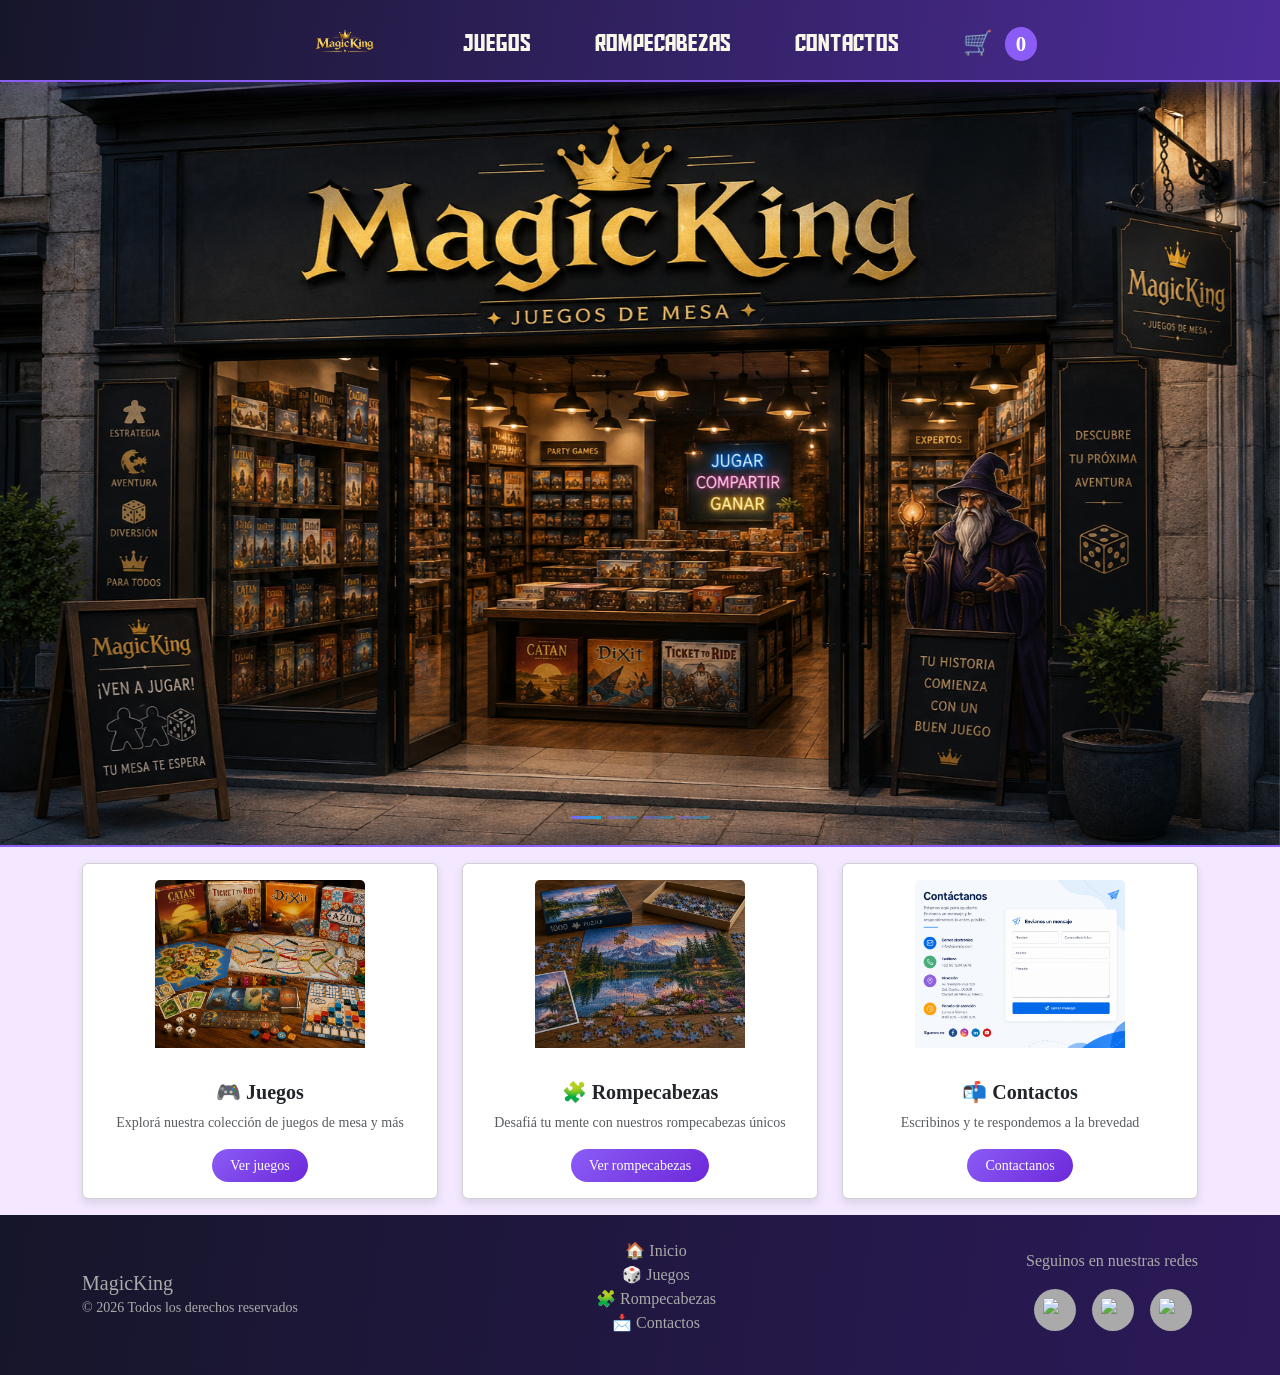
==== index.html @ 21070e0c "Proyecto final primer commit" ====
<!DOCTYPE html>
<html lang="es-AR">

<head>
    <meta charset="UTF-8">
    <meta name="viewport" content="width=device-width, initial-scale=1.0">
    <title>Inicio</title>
    <link href="https://cdn.jsdelivr.net/npm/bootstrap@5.3.8/dist/css/bootstrap.min.css" rel="stylesheet"
        integrity="sha384-sRIl4kxILFvY47J16cr9ZwB07vP4J8+LH7qKQnuqkuIAvNWLzeN8tE5YBujZqJLB" crossorigin="anonymous">
    <link rel="stylesheet" type="text/css" href="https://cdn.jsdelivr.net/npm/toastify-js/src/toastify.min.css">
    <link href="https://unpkg.com/aos@2.3.1/dist/aos.css" rel="stylesheet">
    <link rel="stylesheet" href="assets/css/style.css">
</head>

<body>
    <header id="header">

    </header>
    <main id="main">
        <h1 id="titulo"></h1>
        <section class="hero-carousel">
            <div id="carouselMagicKing" class="carousel slide p-0" data-bs-ride="carousel" data-bs-interval="3000"
                data-bs-wrap="true">

                <div class="carousel-indicators">
                    <button type="button" data-bs-target="#carouselMagicKing" data-bs-slide-to="0"
                        class="active"></button>
                    <button type="button" data-bs-target="#carouselMagicKing" data-bs-slide-to="1"></button>
                    <button type="button" data-bs-target="#carouselMagicKing" data-bs-slide-to="2"></button>
                    <button type="button" data-bs-target="#carouselMagicKing" data-bs-slide-to="3"></button>
                </div>

                <div class="carousel-inner">

                    <div class="carousel-item active">
                        <img src="./assets/img/logos/banner2.png" class="d-block w-100" alt="Banner 2">
                    </div>

                    <div class="carousel-item">
                        <img src="./assets/img/logos/banner1.png" class="d-block w-100" alt="Banner 1">
                    </div>

                    <div class="carousel-item">
                        <img src="./assets/img/logos/bannerredes.png" class="d-block w-100" alt="Banner redes">
                    </div>
                    <div class="carousel-item">
                        <img src="./assets/img/logos/banner5.png" class="d-block w-100" alt="Banner 5">
                    </div>

                </div>

            </div>
        </section>
<hr>
<section class="seccion-cards">
    <div class="container">
        <div class="row justify-content-center">

        <div class="col-12 col-md-4">
            <a href="./juegos.html" class="text-decoration-none">
                <div class="card">
                    <div class="card-img-wrapper p-3">
                        <img 
                            src="./assets/img/logos/juegosdemesa.png" 
                            class="card-img-top" 
                            alt="Juegos"
                        >
                        <div class="card-overlay">
                            <i class="bi bi-joystick fs-1 text-white"></i>
                        </div>
                    </div>
                    <div class="card-body text-center">
                        <h5 class="card-title fw-bold">🎮 Juegos</h5>
                        <p class="card-text text-muted small">
                            Explorá nuestra colección de juegos de mesa y más
                        </p>
                        <span class="btn btn-purple btn-sm">
                            Ver juegos <i class="bi bi-arrow-right"></i>
                        </span>
                    </div>
                </div>
            </a>
        </div>

        <div class="col-12 col-md-4">
            <a href="./rompecabezas.html" class="text-decoration-none">
                <div class="card">
                    <div class="card-img-wrapper p-3">
                        <img 
                            src="./assets/img/logos/rompecabeza.png" 
                            class="card-img-top" 
                            alt="Rompecabezas"
                        >
                        <div class="card-overlay">
                            <i class="bi bi-puzzle fs-1 text-white"></i>
                        </div>
                    </div>
                    <div class="card-body text-center">
                        <h5 class="card-title fw-bold">🧩 Rompecabezas</h5>
                        <p class="card-text text-muted small">
                            Desafiá tu mente con nuestros rompecabezas únicos
                        </p>
                        <span class="btn btn-purple btn-sm">
                            Ver rompecabezas <i class="bi bi-arrow-right"></i>
                        </span>
                    </div>
                </div>
            </a>
        </div>

        <div class="col-12 col-md-4">
            <a href="./contactos.html" class="text-decoration-none">
                <div class="card">
                    <div class="card-img-wrapper p-3">
                        <img 
                            src="./assets/img/logos/contactos.png" 
                            class="card-img-top" 
                            alt="Contactos"
                        >
                        <div class="card-overlay">
                            <i class="bi bi-envelope fs-1 text-white"></i>
                        </div>
                    </div>
                    <div class="card-body text-center">
                        <h5 class="card-title fw-bold">📬 Contactos</h5>
                        <p class="card-text text-muted small">
                            Escribinos y te respondemos a la brevedad
                        </p>
                        <span class="btn btn-purple btn-sm">
                            Contactanos <i class="bi bi-arrow-right"></i>
                        </span>
                    </div>
                </div>
            </a>
        </div>

    </div>
</section>
       
      
       
    </main>

<footer id="footer">
    <div class="container">
        <div class="row align-items-center py-4">
            <div class="col-md-4 text-center text-md-start mb-3 mb-md-0">
                <h5 class="mb-0">MagicKing</h5>
                <small>© 2026 Todos los derechos reservados</small>
            </div>
           
            <div class="col-md-4 text-center mb-3 mb-md-0">
                <ul class="footer-links">
                    <li><a href="index.html">🏠 Inicio</a></li>
                    <li><a href="juegos.html">🎲 Juegos</a></li>
                    <li><a href="rompecabezas.html">🧩 Rompecabezas</a></li>
                    <li><a href="contactos.html">📩 Contactos</a></li>
                </ul>
            </div>

         
<div class="col-md-4 text-center text-md-end">
    <p>Seguinos en nuestras redes</p>
    <a href="https://x.com" target="_blank" class="social-link" title="X / Twitter">
        <img 
            src="https://cdn.jsdelivr.net/gh/simple-icons/simple-icons/icons/x.svg" 
            alt="X / Twitter" 
            class="social-icon">
    </a>

    <a href="https://instagram.com" target="_blank" class="social-link" title="Instagram">
        <img 
            src="https://cdn.jsdelivr.net/gh/simple-icons/simple-icons/icons/instagram.svg" 
            alt="Instagram" 
            class="social-icon">
    </a>

    <a href="https://facebook.com" target="_blank" class="social-link" title="Facebook">
        <img 
            src="https://cdn.jsdelivr.net/gh/simple-icons/simple-icons/icons/facebook.svg" 
            alt="Facebook" 
            class="social-icon">
    </a>

</div>

        </div>
    </div>
</footer>
    <script src="https://cdn.jsdelivr.net/npm/bootstrap@5.3.8/dist/js/bootstrap.bundle.min.js"
        integrity="sha384-FKyoEForCGlyvwx9Hj09JcYn3nv7wiPVlz7YYwJrWVcXK/BmnVDxM+D2scQbITxI"
        crossorigin="anonymous"></script>
    <script src="https://cdn.jsdelivr.net/npm/sweetalert2@11"></script>
    <script type="text/javascript" src="https://cdn.jsdelivr.net/npm/toastify-js"></script>
    <script src="https://unpkg.com/aos@2.3.1/dist/aos.js"></script>
    <script>
        AOS.init();
    </script>
   
    <script src="assets/js/app.js"></script>
    <script src="assets/js/index.js"></script>
    <script src="assets/js/juegos.js"></script>
    <script src="assets/js/rompecabezas.js"></script>
   


</body>

</html>
---- assets/css/style.css ----
* {
    margin: 0;
    padding: 0;
    font-family: 'Roboto';
}
/* Navbar --------------------------- */
.navbar nav {
    height: 4rem;
}
.navbar {
    display: flex;
    flex-direction: column;
    justify-content: center;
    width: 100%;
    background: linear-gradient(98deg,rgba(22, 22, 42, 1) 0%, rgba(77, 44, 153, 1) 100%);
    border-bottom: 2px solid var(--magic-purple);
    box-shadow: 0 4px 15px rgba(139,92,246,.2);
    position: fixed;
    top: 0;
    z-index: 1000;
}
.navbar nav ul {
    display: flex;
    justify-content: flex-start;
    align-items: center;
    vertical-align: middle;
}
.navbar nav ul li {
    display: flex;
    align-items: center;
    padding-left: 2rem;
}
.navbar nav ul li a {
    display: flex;
    align-items: center;
    font-family: aldo;
    font-size: 1.5rem;
    color: #F8F5E9;;
    margin-left: 1rem;
}
.navbar nav ul li a:hover {
    color: chocolate;
}

.navbar nav ul li img {
    height: 4.5rem;
    width: auto;
    transition: transform 0.3s ease;
}

.navbar nav ul li img:hover {
    transform: scale(1.5);
}
a {
    text-decoration: none;
}
li {
    list-style: none;
}
h1 {
    text-align: center;
    margin-top: 5rem;
    margin-bottom: 0;
    color: #333;
    font-family: airstrike;
}

body {
    padding-top: 80px;
}


/* Carrito --------- */
.navbar ul {
  display: flex;
  align-items: center;
  gap: 16px;
  list-style: none;
  padding: 0;
  margin: 0;
}

.carrito-nav {
  margin-left: auto; 
}

.carrito-nav a {
  text-decoration: none;
  display: inline-flex;
  align-items: center;
  gap: 8px;
}
/* Carrito - página activa en navbar */
.active-nav {
    color: var(--magic-gold) !important;
    border-bottom: 2px solid var(--magic-gold);
    padding-bottom: 2px;
}

/* Título de la página carrito */
.titulo {
    text-align: center;
    margin-top: 6rem; /* espacio por el navbar fixed */
    margin-bottom: 1rem;
    color: var(--magic-purple);
    font-family: airstrike;
}

/* Badge contador del carrito */
#cart-count {
    font-size: 0.7rem;
    padding: 3px 6px;
    border-radius: 50%;
    vertical-align: top;
}


/* Carrusel---------------------*/
.hero-carousel {
    width: 100%;
    margin-top: 4rem; 
}
#carouselMagicKing,
#carouselMagicKing .carousel-inner,
#carouselMagicKing .carousel-item {
    width: 100%;
}

#carouselMagicKing .carousel-item img {
    width: 100%;
    height: 85vh; 
    
}


.mainContact {
    display: flex;
    flex-direction: column;
    align-items: center;
}

.mainContact form {
    display: flex;
    flex-direction: column;
    align-items: center;
    width: 600px;
    gap: 1rem;
    padding: 2rem;
}

.mainContact form>* {
    min-width: calc(100% - 1rem);
    height: 2rem;
    font-size: 1.1rem;
}

.mainContact>div>h4 {
    padding: 2rem;
    font-size: 2rem;
    color: blue;
}

.line {
    width: 100%;
    height: 4px;
    border-radius: 50%;
    background-color: #c2c2c2;
}

#cart,
#product-list {
    display: flex;
    justify-content: center;
    flex-direction: column;
    align-items: center;
    width: 800px;
    margin-left: auto;
    margin-right: auto;
    gap: 1rem;
    margin-top: 2rem;
    margin-bottom: 2rem;
}

#product-list>div {
    display: flex;
    justify-content: space-between;
    width: calc(100% - 2rem);
}

.cart_title {
    background-color: #c2c2c2;
    height: 1.5rem;
}

.button_grey {
    background-color: #c2c2c2;
    height: 2rem;
    min-width: 6rem;
    padding: .25rem;
    border: none;
    border-radius: .25rem;
    cursor: pointer;
    margin: .25rem;
}

.button_grey:hover {
    background-color: #fff;
    border: 1px solid #c2c2c2;
}


.botonera {
    display: flex;
    justify-content: space-evenly;
    padding: 1rem;
}

.botonera button {
    background-color: chocolate;
    width: 6rem;
    border: none;
    border-radius: .25rem;
    color: white;
    font-size: 1rem;
}

.slide {
    list-style: none;
    padding: 0;
    margin: 0;
    display: flex;
    justify-content: center;
    overflow: hidden;
    padding: 2rem;
    width: 840px;
    margin-left: auto;
    margin-right: auto;
}

.slide li {
    display: none;
    flex: 0 0 100%;
    justify-content: center;
    align-items: center;
}

.slide li img {
    width: 840px;
    height: 480px;
    border-radius: 1rem;
}

.slide li.active {
    display: block;
}

.control {
    cursor: pointer;
    padding: 10px;
}

#error_carrito {
    padding-bottom: 2rem;
    display: flex;
    justify-content: center;
}

#error_carrito p {
    width: 600px;
    background-color: #c2c2c2;
    font-size: 1.5rem;
    padding: 1rem;
    text-align: center;
    border-radius: .5rem;
}

.titulo {
    text-align: center;
    margin-top: 2rem;
}

.div-busqueda {
    padding: 2rem;
}

.busqueda {
    min-width: 240px;
    margin: 1rem;
}

/* ---------- CARDS ---------- */
.tarjetas {
    display: flex;
    flex-direction: row;
    justify-content: space-evenly;
    flex-wrap: wrap;
    gap: 2rem;
    padding: 4rem;
    max-width: calc(100vw - 8rem);
    margin: 0 auto;
}

.card {
    align-items: center;
    border-radius: 20px rgba(139,92,246,.25);
    box-shadow: 0 4px 10px rgba(0,0,0,.1);
    transition: .3s;
    text-align: center;
}

.card:hover{
    transform: translateY(-8px) scale(1.03);
    box-shadow:
        0 8px 20px rgba(139,92,246,.25),
        0 0 15px rgba(6,182,212,.15);
}

.card img{
    width: 100%;
    height: 250px;
    object-fit: contain;
}


#toggle-dark-mode {
    margin: 2rem 3rem;
}

.contacto-form,
.logo-principal {
    height: 60vh;
    margin: 4rem auto;
    justify-content: center;
    align-items: center;
    flex-direction: column;
}


:root{
    
    --bg-primary: #F8F7FF;
    --bg-secondary: #16162A;
    --magic-purple: #8B5CF6;
    --magic-cyan: #06B6D4;
    --magic-gold: #D4AF37;
    --text-primary: #1F2937;
    --text-light: #F5F3FF;
    --text-secondary: #6B7280;
}

body{
    background-color: var(--bg-primary);
    color: var(--text-primary);
    font-family: 'Montserrat', sans-serif;
    margin: 0;
    padding: 0;
}
.carrito{

  background: linear-gradient(98deg, rgba(22, 22, 42, 1) 0%, rgba(77, 44, 153, 1) 100%);
  border-bottom: 2px solid var(--magic-purple);

}



/* ---------- BOTONES ---------- */

button{
    background: linear-gradient(
        135deg,
        var(--magic-purple),
        var(--magic-cyan)
    );
    color: white;
    border: none;
    border-radius: 8px;
    padding: .8rem 1.5rem;
    font-weight: bold;
    cursor: pointer;
    transition: .3s;
}

button:hover{
    transform: scale(1.05);
    filter: brightness(1.1);
}

/* Letras --------------- */

@font-face {
font-family: airstrike;
src: url(../letras/airstrike/airstrike.otf);
}
@font-face {
font-family: aldo;
src: url(../letras/aldo/aldo.ttf);
}
@font-face {
font-family: arcade;
src: url(../letras/arcade/arcade.ttf);
}
@font-face {
font-family: pixel;
src: url(../letras/pixel/pixel.otf);
}


/* Carrito */
.carrito-nav .nav-link {
    background: rgba(139, 92, 246, 0.15);
    border: 1px solid rgba(139, 92, 246, 0.4);
    border-radius: 20px;
    padding: 0.35rem 1rem !important;
    font-weight: 800;
    transition: all 0.3s ease;
}

.carrito-nav .nav-link:hover {
    background: rgba(139, 92, 246, 0.4) !important;
    border-color: rgba(139, 92, 246, 0.8);
    transform: scale(1.05);
}

#contador-carrito {
    background: var(--magic-purple);
    color: white;
    border-radius: 50%;
    padding: 0.1rem 0.7rem;
    font-size: 1.3rem;
    font-weight: 800;
    margin-left: 4px;
}

#footer {
    text-align: center;
    color: #aaa;
    font-size: 1rem;
    text-align: center;
    background: linear-gradient(98deg,rgba(22, 22, 42, 1) 0%, rgb(44, 25, 89) 100%);
}

.footer-links a {
    display: column;
    color: #aaa;
    text-decoration: none;
    font-size: 1rem;
    transition: color 0.3s ease;
}
.footer-links a:hover {
    color: #ffffff; 
}
.social-link {
    display: inline-flex;
    align-items: center;
    justify-content: center;
    width: 42px;
    height: 42px;
    border-radius: 50%;
    background-color: #aaa;
    font-size: 1.2rem;
    margin: 0 6px;
    text-decoration: none;
    transition: all 0.3s ease;
    align-items: center;
}
.social-link:hover {
    background-color: #8b5cf6;
    color: #ffffff;
    transform: translateY(-3px);
}
.social-icon {
    width: 25px;
    height: 25px;
    object-fit: contain;
    color:#aaa;
    transition: filter 0.3s ease, transform 0.3s ease;
    
}




.card-nav {
    cursor: pointer;
    transition: transform 0.3s ease, box-shadow 0.3s ease;
    border-radius: 16px !important;
    background: rgba(255, 255, 255, 0.05);
}
.card-nav:hover {
    transform: translateY(-8px);
    box-shadow: 0 20px 40px rgba(139, 92, 246, 0.3) !important;
}
.card-img-wrapper {
    position: relative;
    overflow: hidden;
    height: 200px;
}

.card-img-wrapper img {
    width: 100%;
    height: 100%;
    object-fit: cover;
    transition: transform 0.4s ease;
}

.card-nav:hover .card-img-wrapper img {
    transform: scale(1.08);
}

.card-overlay {
    position: absolute;
    inset: 0;
    background: rgba(139, 92, 246, 0.5);
    display: flex;
    align-items: center;
    justify-content: center;
    opacity: 0;
    transition: opacity 0.3s ease;
}

.card-nav:hover .card-overlay {
    opacity: 1;
}

.btn-purple {
    background: linear-gradient(135deg, #8b5cf6, #6d28d9);
    color: white;
    border: none;
    border-radius: 20px;
    padding: 6px 18px;
    transition: all 0.3s ease;
}

.btn-purple:hover {
    background: linear-gradient(135deg, #6d28d9, #4c1d95);
    color: white;
    transform: scale(1.05);
}

.seccion-cards {
    background-color: #f3e8ff;  
    padding: 1rem 0;
}

hr {
    border: none;
    height: 2px;
    background-color: #8b5cf6;
    opacity: 1;
    margin: 0;       
}
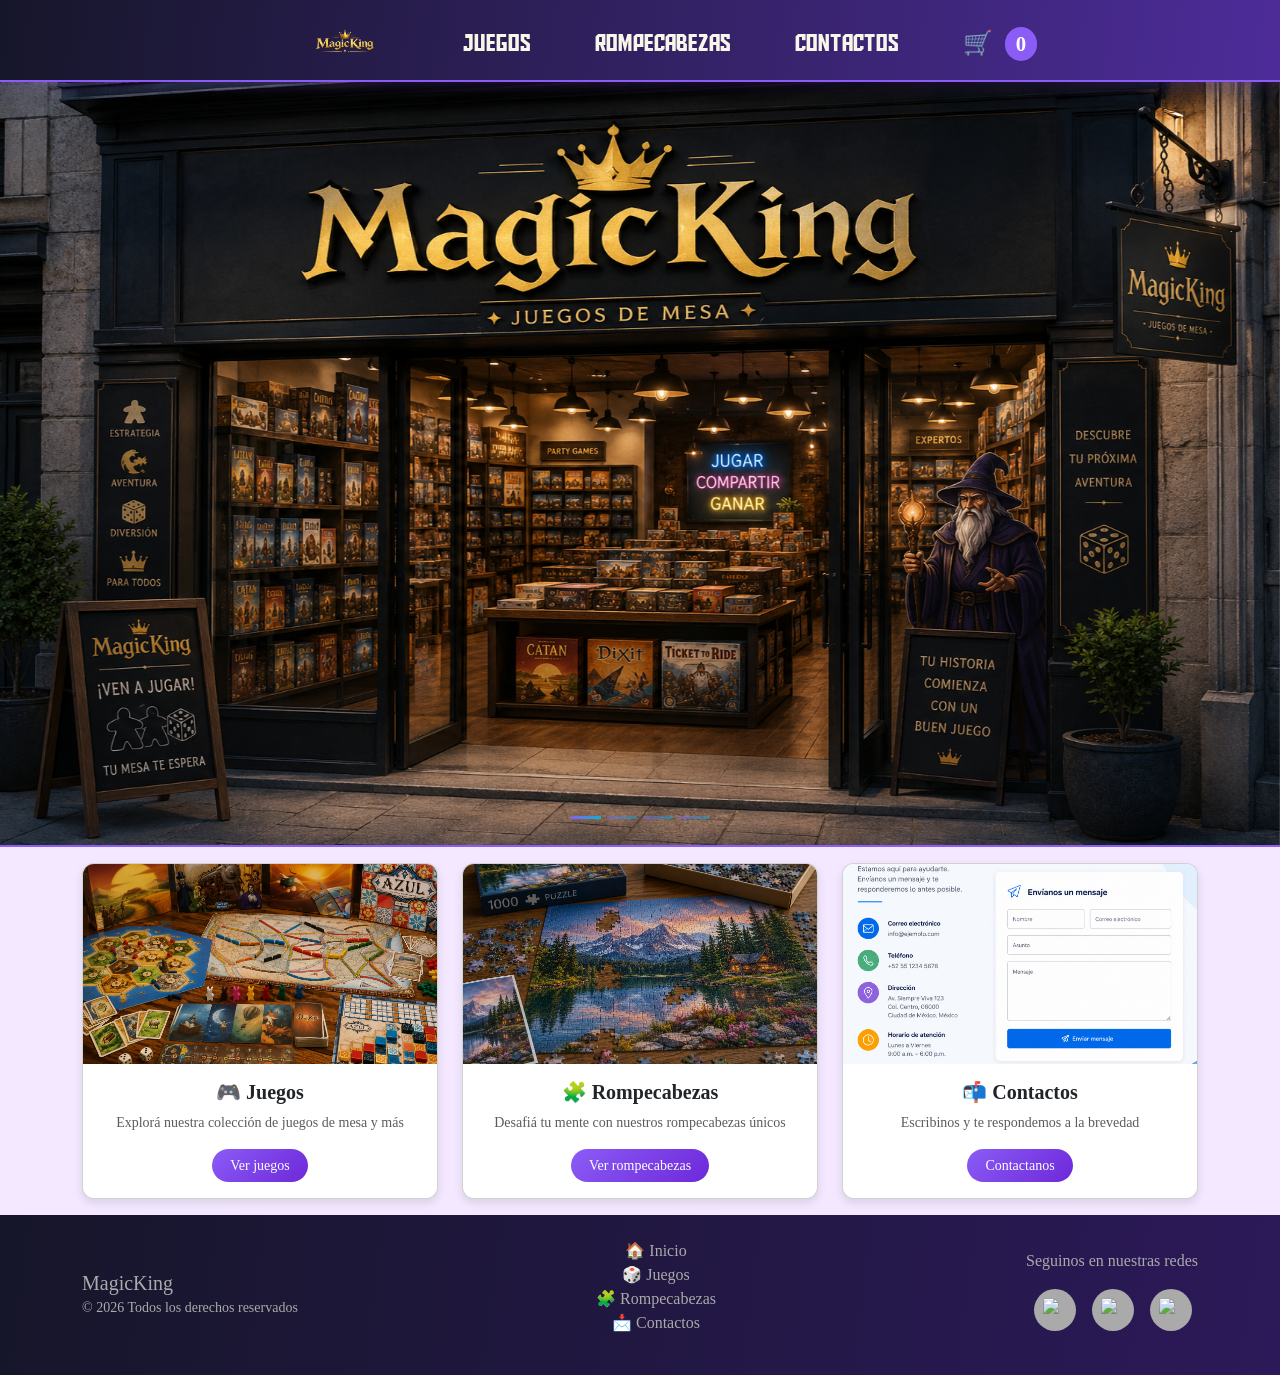
==== commit b763e785: "Proyecto Final Segunda Guarda" ====
--- a/index.html
+++ b/index.html
@@ -51,142 +51,119 @@
 
             </div>
         </section>
-<hr>
-<section class="seccion-cards">
+        <hr>
+        <section class="seccion-cards">
     <div class="container">
         <div class="row justify-content-center">
 
-        <div class="col-12 col-md-4">
-            <a href="./juegos.html" class="text-decoration-none">
-                <div class="card">
-                    <div class="card-img-wrapper p-3">
-                        <img 
-                            src="./assets/img/logos/juegosdemesa.png" 
-                            class="card-img-top" 
-                            alt="Juegos"
-                        >
-                        <div class="card-overlay">
-                            <i class="bi bi-joystick fs-1 text-white"></i>
+            <div class="col-12 col-md-4">
+                <a href="./juegos.html" class="text-decoration-none">
+                    <div class="card">
+                        <div class="card-img-wrapper">
+                            <img src="./assets/img/logos/juegosdemesa.png" class="card-img-top" alt="Juegos">
+                            <div class="card-overlay">
+                                <i class="bi bi-joystick fs-1 text-white"></i>
+                            </div>
+                        </div>
+                        <div class="card-body text-center">
+                            <h5 class="card-title fw-bold">🎮 Juegos</h5>
+                            <p class="card-text text-muted small">
+                                Explorá nuestra colección de juegos de mesa y más
+                            </p>
+                            <span class="btn btn-purple btn-sm">
+                                Ver juegos <i class="bi bi-arrow-right"></i>
+                            </span>
                         </div>
                     </div>
-                    <div class="card-body text-center">
-                        <h5 class="card-title fw-bold">🎮 Juegos</h5>
-                        <p class="card-text text-muted small">
-                            Explorá nuestra colección de juegos de mesa y más
-                        </p>
-                        <span class="btn btn-purple btn-sm">
-                            Ver juegos <i class="bi bi-arrow-right"></i>
-                        </span>
-                    </div>
-                </div>
-            </a>
-        </div>
+                </a>
+            </div>
 
-        <div class="col-12 col-md-4">
-            <a href="./rompecabezas.html" class="text-decoration-none">
-                <div class="card">
-                    <div class="card-img-wrapper p-3">
-                        <img 
-                            src="./assets/img/logos/rompecabeza.png" 
-                            class="card-img-top" 
-                            alt="Rompecabezas"
-                        >
-                        <div class="card-overlay">
-                            <i class="bi bi-puzzle fs-1 text-white"></i>
+            <div class="col-12 col-md-4">
+                <a href="./rompecabezas.html" class="text-decoration-none">
+                    <div class="card">
+                        <div class="card-img-wrapper">
+                            <img src="./assets/img/logos/rompecabeza.png" class="card-img-top" alt="Rompecabezas">
+                            <div class="card-overlay">
+                                <i class="bi bi-puzzle fs-1 text-white"></i>
+                            </div>
+                        </div>
+                        <div class="card-body text-center">
+                            <h5 class="card-title fw-bold">🧩 Rompecabezas</h5>
+                            <p class="card-text text-muted small">
+                                Desafiá tu mente con nuestros rompecabezas únicos
+                            </p>
+                            <span class="btn btn-purple btn-sm">
+                                Ver rompecabezas <i class="bi bi-arrow-right"></i>
+                            </span>
                         </div>
                     </div>
-                    <div class="card-body text-center">
-                        <h5 class="card-title fw-bold">🧩 Rompecabezas</h5>
-                        <p class="card-text text-muted small">
-                            Desafiá tu mente con nuestros rompecabezas únicos
-                        </p>
-                        <span class="btn btn-purple btn-sm">
-                            Ver rompecabezas <i class="bi bi-arrow-right"></i>
-                        </span>
-                    </div>
-                </div>
-            </a>
-        </div>
+                </a>
+            </div>
 
-        <div class="col-12 col-md-4">
-            <a href="./contactos.html" class="text-decoration-none">
-                <div class="card">
-                    <div class="card-img-wrapper p-3">
-                        <img 
-                            src="./assets/img/logos/contactos.png" 
-                            class="card-img-top" 
-                            alt="Contactos"
-                        >
-                        <div class="card-overlay">
-                            <i class="bi bi-envelope fs-1 text-white"></i>
+            <div class="col-12 col-md-4">
+                <a href="./contactos.html" class="text-decoration-none">
+                    <div class="card">
+                        <div class="card-img-wrapper">
+                            <img src="./assets/img/logos/contactos.png" class="card-img-top" alt="Contactos">
+                            <div class="card-overlay">
+                                <i class="bi bi-envelope fs-1 text-white"></i>
+                            </div>
+                        </div>
+                        <div class="card-body text-center">
+                            <h5 class="card-title fw-bold">📬 Contactos</h5>
+                            <p class="card-text text-muted small">
+                                Escribinos y te respondemos a la brevedad
+                            </p>
+                            <span class="btn btn-purple btn-sm">
+                                Contactanos <i class="bi bi-arrow-right"></i>
+                            </span>
                         </div>
                     </div>
-                    <div class="card-body text-center">
-                        <h5 class="card-title fw-bold">📬 Contactos</h5>
-                        <p class="card-text text-muted small">
-                            Escribinos y te respondemos a la brevedad
-                        </p>
-                        <span class="btn btn-purple btn-sm">
-                            Contactanos <i class="bi bi-arrow-right"></i>
-                        </span>
-                    </div>
-                </div>
-            </a>
-        </div>
-
-    </div>
-</section>
-       
-      
-       
-    </main>
-
-<footer id="footer">
-    <div class="container">
-        <div class="row align-items-center py-4">
-            <div class="col-md-4 text-center text-md-start mb-3 mb-md-0">
-                <h5 class="mb-0">MagicKing</h5>
-                <small>© 2026 Todos los derechos reservados</small>
+                </a>
             </div>
-           
-            <div class="col-md-4 text-center mb-3 mb-md-0">
-                <ul class="footer-links">
-                    <li><a href="index.html">🏠 Inicio</a></li>
-                    <li><a href="juegos.html">🎲 Juegos</a></li>
-                    <li><a href="rompecabezas.html">🧩 Rompecabezas</a></li>
-                    <li><a href="contactos.html">📩 Contactos</a></li>
-                </ul>
-            </div>
-
-         
-<div class="col-md-4 text-center text-md-end">
-    <p>Seguinos en nuestras redes</p>
-    <a href="https://x.com" target="_blank" class="social-link" title="X / Twitter">
-        <img 
-            src="https://cdn.jsdelivr.net/gh/simple-icons/simple-icons/icons/x.svg" 
-            alt="X / Twitter" 
-            class="social-icon">
-    </a>
-
-    <a href="https://instagram.com" target="_blank" class="social-link" title="Instagram">
-        <img 
-            src="https://cdn.jsdelivr.net/gh/simple-icons/simple-icons/icons/instagram.svg" 
-            alt="Instagram" 
-            class="social-icon">
-    </a>
-
-    <a href="https://facebook.com" target="_blank" class="social-link" title="Facebook">
-        <img 
-            src="https://cdn.jsdelivr.net/gh/simple-icons/simple-icons/icons/facebook.svg" 
-            alt="Facebook" 
-            class="social-icon">
-    </a>
-
-</div>
 
         </div>
     </div>
-</footer>
+</section>
+    </main>
+
+    <footer id="footer">
+        <div class="container">
+            <div class="row align-items-center py-4">
+                <div class="col-md-4 text-center text-md-start mb-3 mb-md-0">
+                    <h5 class="mb-0">MagicKing</h5>
+                    <small>© 2026 Todos los derechos reservados</small>
+                </div>
+                <div class="col-md-4 text-center mb-3 mb-md-0">
+                    <ul class="footer-links">
+                        <li><a href="index.html">🏠 Inicio</a></li>
+                        <li><a href="juegos.html">🎲 Juegos</a></li>
+                        <li><a href="rompecabezas.html">🧩 Rompecabezas</a></li>
+                        <li><a href="contactos.html">📩 Contactos</a></li>
+                    </ul>
+                </div>
+                <div class="col-md-4 text-center text-md-end">
+                    <p>Seguinos en nuestras redes</p>
+                    <a href="https://x.com" target="_blank" class="social-link" title="X / Twitter">
+                        <img src="https://cdn.jsdelivr.net/gh/simple-icons/simple-icons/icons/x.svg" alt="X / Twitter"
+                            class="social-icon">
+                    </a>
+
+                    <a href="https://instagram.com" target="_blank" class="social-link" title="Instagram">
+                        <img src="https://cdn.jsdelivr.net/gh/simple-icons/simple-icons/icons/instagram.svg"
+                            alt="Instagram" class="social-icon">
+                    </a>
+
+                    <a href="https://facebook.com" target="_blank" class="social-link" title="Facebook">
+                        <img src="https://cdn.jsdelivr.net/gh/simple-icons/simple-icons/icons/facebook.svg"
+                            alt="Facebook" class="social-icon">
+                    </a>
+
+                </div>
+
+            </div>
+        </div>
+    </footer>
     <script src="https://cdn.jsdelivr.net/npm/bootstrap@5.3.8/dist/js/bootstrap.bundle.min.js"
         integrity="sha384-FKyoEForCGlyvwx9Hj09JcYn3nv7wiPVlz7YYwJrWVcXK/BmnVDxM+D2scQbITxI"
         crossorigin="anonymous"></script>
@@ -196,12 +173,12 @@
     <script>
         AOS.init();
     </script>
-   
+    
     <script src="assets/js/app.js"></script>
     <script src="assets/js/index.js"></script>
     <script src="assets/js/juegos.js"></script>
     <script src="assets/js/rompecabezas.js"></script>
-   
+    <script src="assets/js/carrito.js"></script>
 
 
 </body>
--- a/assets/css/style.css
+++ b/assets/css/style.css
@@ -386,24 +386,6 @@
     filter: brightness(1.1);
 }
 
-/* Letras --------------- */
-
-@font-face {
-font-family: airstrike;
-src: url(../letras/airstrike/airstrike.otf);
-}
-@font-face {
-font-family: aldo;
-src: url(../letras/aldo/aldo.ttf);
-}
-@font-face {
-font-family: arcade;
-src: url(../letras/arcade/arcade.ttf);
-}
-@font-face {
-font-family: pixel;
-src: url(../letras/pixel/pixel.otf);
-}
 
 
 /* Carrito */
@@ -415,13 +397,11 @@
     font-weight: 800;
     transition: all 0.3s ease;
 }
-
 .carrito-nav .nav-link:hover {
     background: rgba(139, 92, 246, 0.4) !important;
     border-color: rgba(139, 92, 246, 0.8);
     transform: scale(1.05);
 }
-
 #contador-carrito {
     background: var(--magic-purple);
     color: white;
@@ -431,7 +411,6 @@
     font-weight: 800;
     margin-left: 4px;
 }
-
 #footer {
     text-align: center;
     color: #aaa;
@@ -439,7 +418,6 @@
     text-align: center;
     background: linear-gradient(98deg,rgba(22, 22, 42, 1) 0%, rgb(44, 25, 89) 100%);
 }
-
 .footer-links a {
     display: column;
     color: #aaa;
@@ -549,4 +527,71 @@
     background-color: #8b5cf6;
     opacity: 1;
     margin: 0;       
-}+}
+
+/* Letras --------------- */
+
+@font-face {
+font-family: airstrike;
+src: url(../letras/airstrike/airstrike.otf);
+}
+@font-face {
+font-family: aldo;
+src: url(../letras/aldo/aldo.ttf);
+}
+
+/* ── Wrapper de imagen ── */
+.card-img-wrapper {
+    position: relative;
+    width: 100%;
+    height: 200px;        /* 👈 ajustá la altura a tu gusto */
+    overflow: hidden;
+    border-radius: 0;     /* sin redondeo para que llegue al borde */
+}
+
+/* ── Imagen cubre todo el wrapper ── */
+.card-img-wrapper .card-img-top {
+    width: 100%;
+    height: 100%;
+    object-fit: cover;    /* 👈 clave para que cubra sin deformarse */
+    object-position: center;
+    display: block;
+    border-radius: 0;
+}
+
+/* ── Overlay con ícono encima ── */
+.card-overlay {
+    position: absolute;
+    top: 0;
+    left: 0;
+    width: 100%;
+    height: 100%;
+    background: rgba(0, 0, 0, 0.35);   /* oscurece levemente */
+    display: flex;
+    align-items: center;
+    justify-content: center;
+    opacity: 0;
+    transition: opacity 0.3s ease;
+}
+
+
+.card:hover .card-overlay {
+    opacity: 1;
+}
+
+/* ── Efecto zoom suave en la imagen al hover ── */
+.card:hover .card-img-top {
+    transform: scale(1.05);
+    transition: transform 0.4s ease;
+}
+
+.card-img-top {
+    transition: transform 0.4s ease;
+}
+
+/* ── Card sin overflow para respetar border-radius ── */
+.card {
+    overflow: hidden;
+    border-radius: 12px;
+}
+
